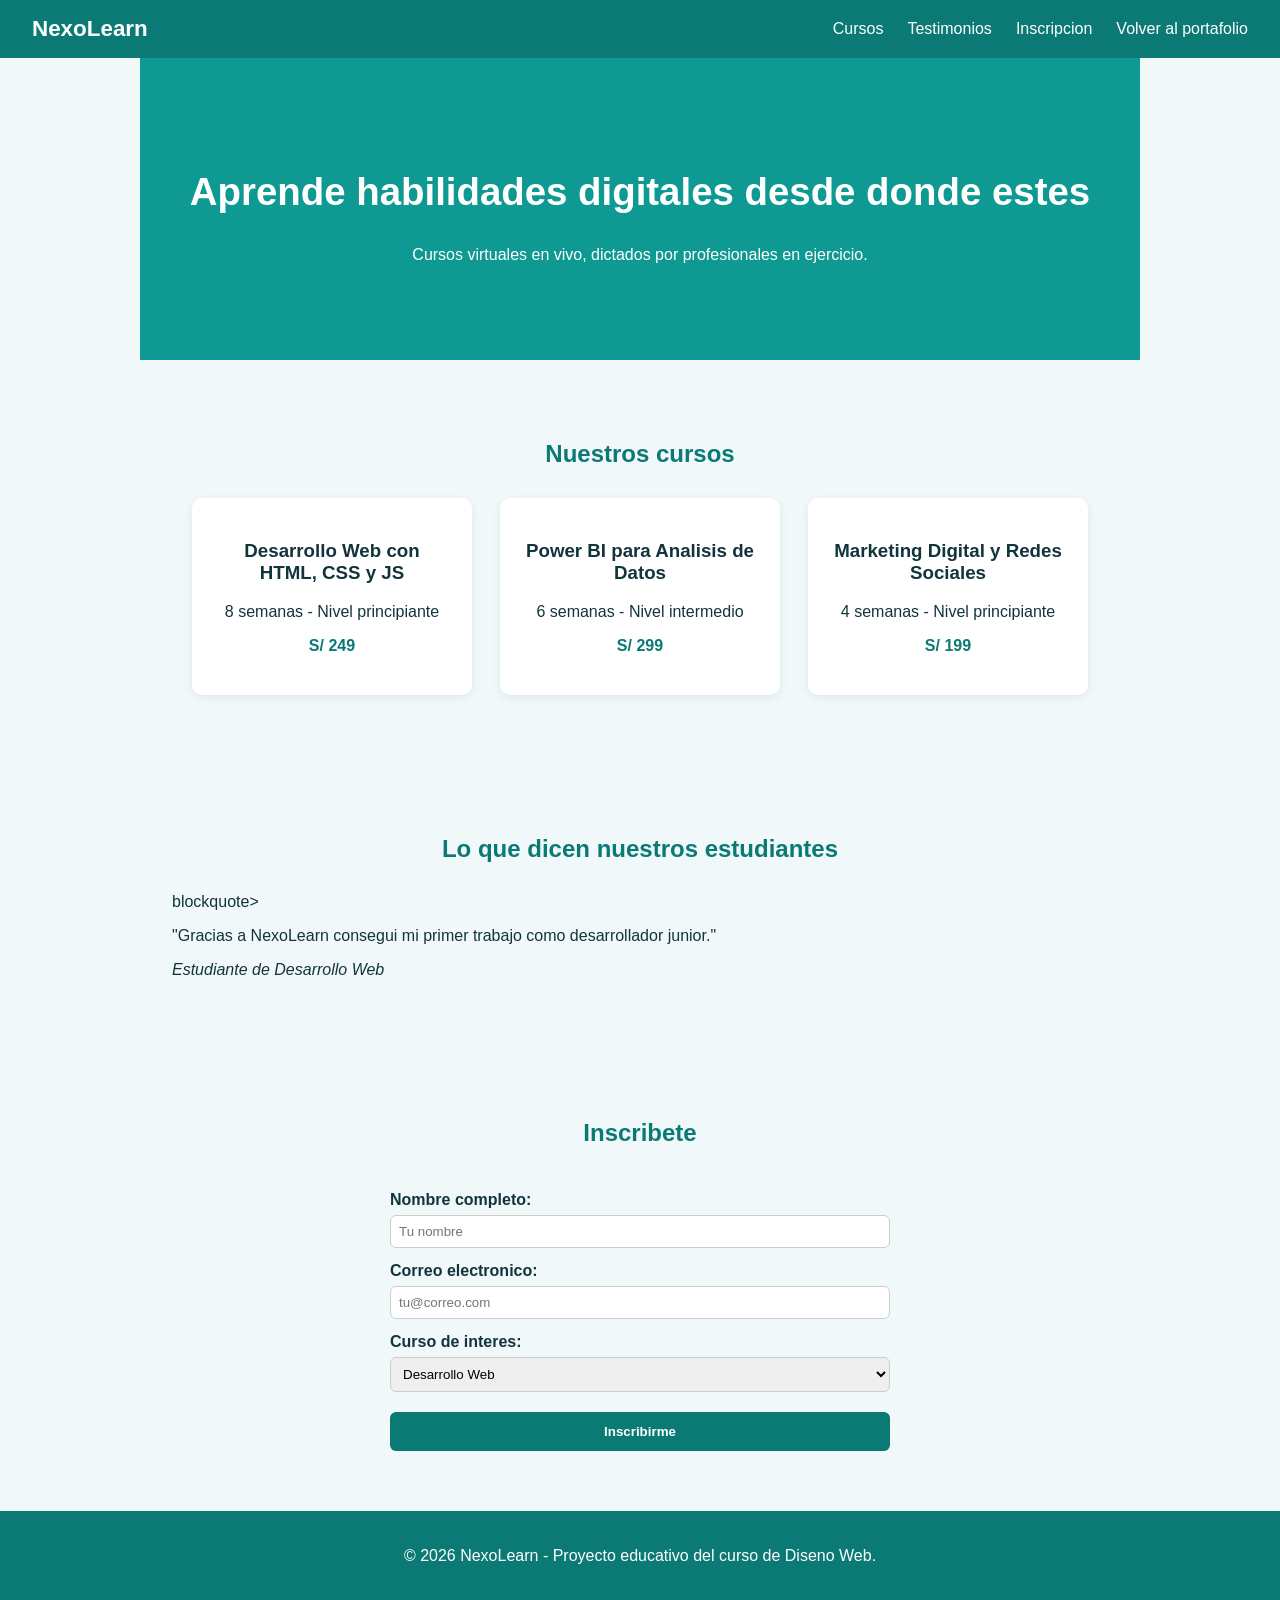
==== html/capacitacion_virtual.html @ c1cfdedc "Solucionado error 404 con index.html en la raiz" ====
<!DOCTYPE html>
<html lang="es">
<head>
    <meta charset="UTF-8">
    <meta name="viewport" content="width=device-width, initial-scale=1.0">
    <meta name="description" content="NexoLearn - Capacitacion y Cursos Virtuales">
    <title>NexoLearn - Capacitacion Virtual</title>
    <link rel="stylesheet" href="../css/capacitacion_virtual.css">
</head>
<body>
    <header>
        <div class="logo">NexoLearn</div>
        <nav>
            <ul>
                <li><a href="#cursos">Cursos</a></li>
                <li><a href="#testimonios">Testimonios</a></li>
                <li><a href="#inscripcion">Inscripcion</a></li>
                <li><a href="portafolio.html">Volver al portafolio</a></li>
            </ul>
        </nav>
    </header>

    <main>
        <section class="hero">
            <h1>Aprende habilidades digitales desde donde estes</h1>
            <p>Cursos virtuales en vivo, dictados por profesionales en ejercicio.</p>
        </section>

        <section id="cursos">
            <h2>Nuestros cursos</h2>
            <div class="cursos-grid">
                
                <article class="curso-card">
                    <h3>Desarrollo Web con HTML, CSS y JS</h3>
                    <p>8 semanas - Nivel principiante</p>
                    <p class="precio">S/ 249</p>
                </article>

                <article class="curso-card">
                    <h3>Power BI para Analisis de Datos</h3>
                    <p>6 semanas - Nivel intermedio</p>
                    <p class="precio">S/ 299</p>
                </article>

                <article class="curso-card">
                    <h3>Marketing Digital y Redes Sociales</h3>
                    <p>4 semanas - Nivel principiante</p>
                    <p class="precio">S/ 199</p>
                </article>

            </div>
        </section>

        <section id="testimonios">
            <h2>Lo que dicen nuestros estudiantes</h2>
            blockquote>
                <p>"Gracias a NexoLearn consegui mi primer trabajo como desarrollador junior."</p>
                <cite>Estudiante de Desarrollo Web</cite>
            </blockquote>
        </section>

        <section id="inscripcion">
            <h2>Inscribete</h2>
            <form>
                <label for="nombre">Nombre completo:</label>
                <input type="text" id="nombre" name="nombre" placeholder="Tu nombre" required>

                <label for="correo">Correo electronico:</label>
                <input type="email" id="correo" name="correo" placeholder="tu@correo.com" required>

                <label for="curso">Curso de interes:</label>
                <select id="curso" name="curso">
                    <option value="web">Desarrollo Web</option>
                    <option value="bi">Power BI</option>
                    <option value="marketing">Marketing Digital</option>
                </select>

                <input type="submit" value="Inscribirme">
            </form>
        </section>
    </main>

    <footer>
        <p>&copy; 2026 NexoLearn - Proyecto educativo del curso de Diseno Web.</p>
    </footer>
</body>
</html>
---- css/capacitacion_virtual.css ----
* { box-sizing: border-box; }

body {
    font-family: 'Segoe UI', Arial, sans-serif;
    margin: 0;
    background-color: #f0f8fa;
    color: #12343b;
}

header {
    display: flex;
    justify-content: space-between;
    align-items: center;
    background-color: #0b7a75;
    color: white;
    padding: 16px 32px;
}

.logo { font-size: 1.4rem; font-weight: bold; }

header nav ul {
    list-style: none;
    display: flex;
    gap: 24px;
    margin: 0;
    padding: 0;
}

header nav a { color: white; text-decoration: none; }
header nav a:hover { text-decoration: underline; }

.hero {
    background-color: #0e9a92;
    color: white;
    text-align: center;
    padding: 80px 20px;
}

.hero h1 { font-size: 2.4rem; }

section { padding: 60px 32px; max-width: 1000px; margin: 0 auto; }
h2 { text-align: center; color: #0b7a75; margin-bottom: 30px; }

.cursos-grid { display: flex; flex-wrap: wrap; gap: 28px; justify-content: center; }

.curso-card {
    background-color: white;
    border-radius: 10px;
    padding: 24px;
    width: 280px;
    text-align: center;
    box-shadow: 0 2px 8px rgba(0, 0, 0, 0.08);
}

.precio { font-weight: bold; color: #0b7a75; }

blockquote {
    background-color: white;
    border-left: 5px solid #0b7a75;
    padding: 20px;
    font-style: italic;
    max-width: 600px;
    margin: 0 auto;
}

blockquote cite {
    display: block;
    margin-top: 10px;
    font-style: normal;
    font-weight: bold;
    color: #0b7a75;
    text-align: right;
}

form { max-width: 500px; margin: 0 auto; display: flex; flex-direction: column; }
form label { margin-top: 14px; font-weight: bold; }

form input, form select {
    padding: 8px;
    margin-top: 6px;
    border-radius: 6px;
    border: 1px solid #ccc;
}

form input[type="submit"] {
    margin-top: 20px;
    background-color: #0b7a75;
    color: white;
    border: none;
    padding: 12px;
    border-radius: 6px;
    font-weight: bold;
    cursor: pointer;
}

footer { background-color: #0b7a75; color: white; text-align: center; padding: 20px; }
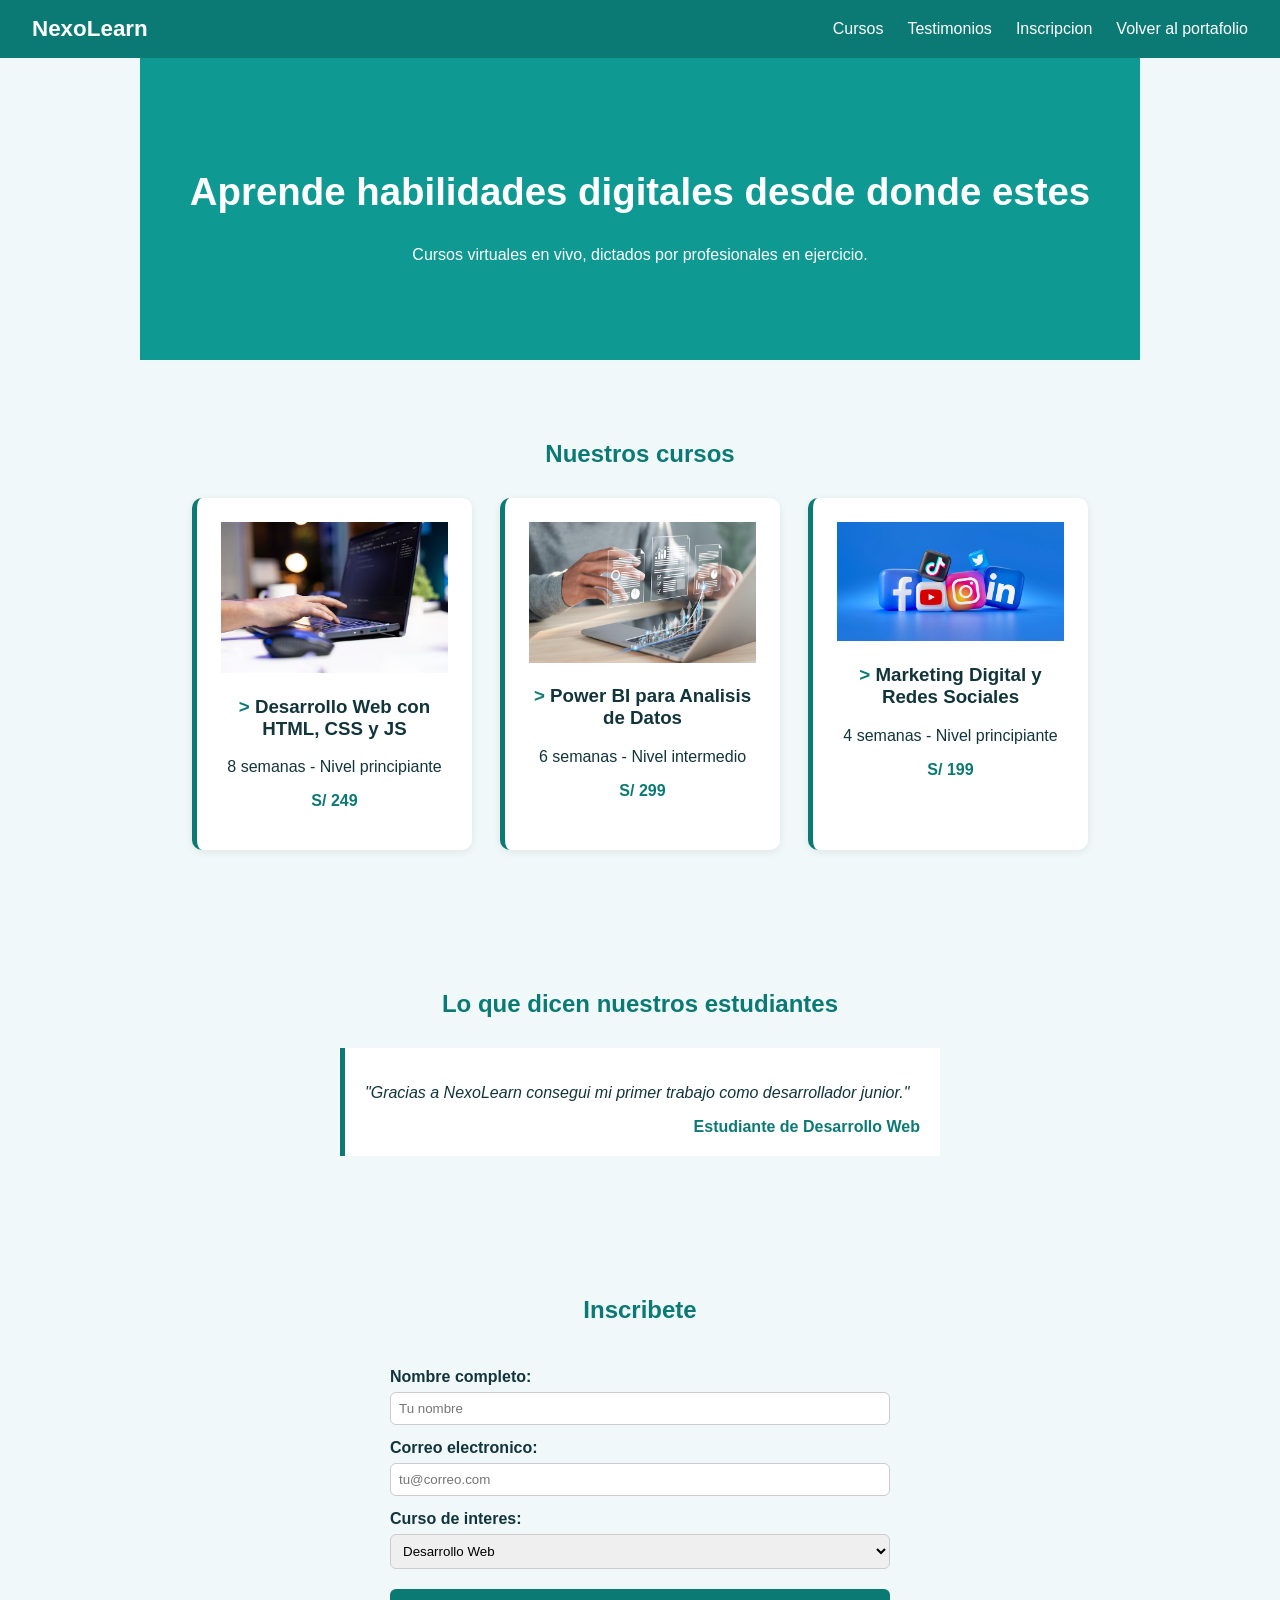
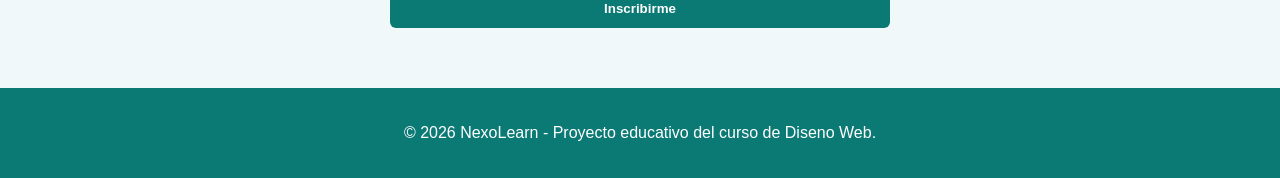
==== commit 2bd7af4d: "Actualizacion de rutas de imagenes, correccion de etiquetas HTML y CSS responsive" ====
--- a/html/capacitacion_virtual.html
+++ b/html/capacitacion_virtual.html
@@ -31,18 +31,21 @@
             <div class="cursos-grid">
                 
                 <article class="curso-card">
+                    <img src="../img/curso_web.jpg" alt="Desarrollo Web" width="100%">
                     <h3>Desarrollo Web con HTML, CSS y JS</h3>
                     <p>8 semanas - Nivel principiante</p>
                     <p class="precio">S/ 249</p>
                 </article>
 
                 <article class="curso-card">
+                    <img src="../img/curso_powerbi.jpg" alt="Power BI" width="100%">
                     <h3>Power BI para Analisis de Datos</h3>
                     <p>6 semanas - Nivel intermedio</p>
                     <p class="precio">S/ 299</p>
                 </article>
 
                 <article class="curso-card">
+                    <img src="../img/curso_marketing.jpg" alt="Marketing Digital" width="100%">
                     <h3>Marketing Digital y Redes Sociales</h3>
                     <p>4 semanas - Nivel principiante</p>
                     <p class="precio">S/ 199</p>
@@ -53,7 +56,7 @@
 
         <section id="testimonios">
             <h2>Lo que dicen nuestros estudiantes</h2>
-            blockquote>
+            <blockquote>
                 <p>"Gracias a NexoLearn consegui mi primer trabajo como desarrollador junior."</p>
                 <cite>Estudiante de Desarrollo Web</cite>
             </blockquote>
@@ -84,4 +87,4 @@
         <p>&copy; 2026 NexoLearn - Proyecto educativo del curso de Diseno Web.</p>
     </footer>
 </body>
-</html>
+</html>
--- a/css/capacitacion_virtual.css
+++ b/css/capacitacion_virtual.css
@@ -1,17 +1,24 @@
+:root {
+    --verde-marca: #0b7a75;
+    --verde-oscuro: #12343b;
+    --verde-claro: #0e9a92;
+    --fondo: #f0f8fa;
+}
+
 * { box-sizing: border-box; }
 
 body {
     font-family: 'Segoe UI', Arial, sans-serif;
     margin: 0;
-    background-color: #f0f8fa;
-    color: #12343b;
+    background-color: var(--fondo);
+    color: var(--verde-oscuro);
 }
 
 header {
     display: flex;
     justify-content: space-between;
     align-items: center;
-    background-color: #0b7a75;
+    background-color: var(--verde-marca);
     color: white;
     padding: 16px 32px;
 }
@@ -30,7 +37,7 @@
 header nav a:hover { text-decoration: underline; }
 
 .hero {
-    background-color: #0e9a92;
+    background-color: var(--verde-claro);
     color: white;
     text-align: center;
     padding: 80px 20px;
@@ -39,24 +46,33 @@
 .hero h1 { font-size: 2.4rem; }
 
 section { padding: 60px 32px; max-width: 1000px; margin: 0 auto; }
-h2 { text-align: center; color: #0b7a75; margin-bottom: 30px; }
+h2 { text-align: center; color: var(--verde-marca); margin-bottom: 30px; }
 
 .cursos-grid { display: flex; flex-wrap: wrap; gap: 28px; justify-content: center; }
 
 .curso-card {
     background-color: white;
+    -webkit-border-radius: 10px;
+    -moz-border-radius: 10px;
     border-radius: 10px;
+    border-left: 5px solid var(--verde-marca);
     padding: 24px;
     width: 280px;
     text-align: center;
     box-shadow: 0 2px 8px rgba(0, 0, 0, 0.08);
 }
 
-.precio { font-weight: bold; color: #0b7a75; }
+.curso-card h3::before {
+    content: "> ";
+    color: var(--verde-marca);
+    font-weight: bold;
+}
+
+.precio { font-weight: bold; color: var(--verde-marca); }
 
 blockquote {
     background-color: white;
-    border-left: 5px solid #0b7a75;
+    border-left: 5px solid var(--verde-marca);
     padding: 20px;
     font-style: italic;
     max-width: 600px;
@@ -68,7 +84,7 @@
     margin-top: 10px;
     font-style: normal;
     font-weight: bold;
-    color: #0b7a75;
+    color: var(--verde-marca);
     text-align: right;
 }
 
@@ -84,7 +100,7 @@
 
 form input[type="submit"] {
     margin-top: 20px;
-    background-color: #0b7a75;
+    background-color: var(--verde-marca);
     color: white;
     border: none;
     padding: 12px;
@@ -93,4 +109,4 @@
     cursor: pointer;
 }
 
-footer { background-color: #0b7a75; color: white; text-align: center; padding: 20px; }
+footer { background-color: var(--verde-marca); color: white; text-align: center; padding: 20px; }
